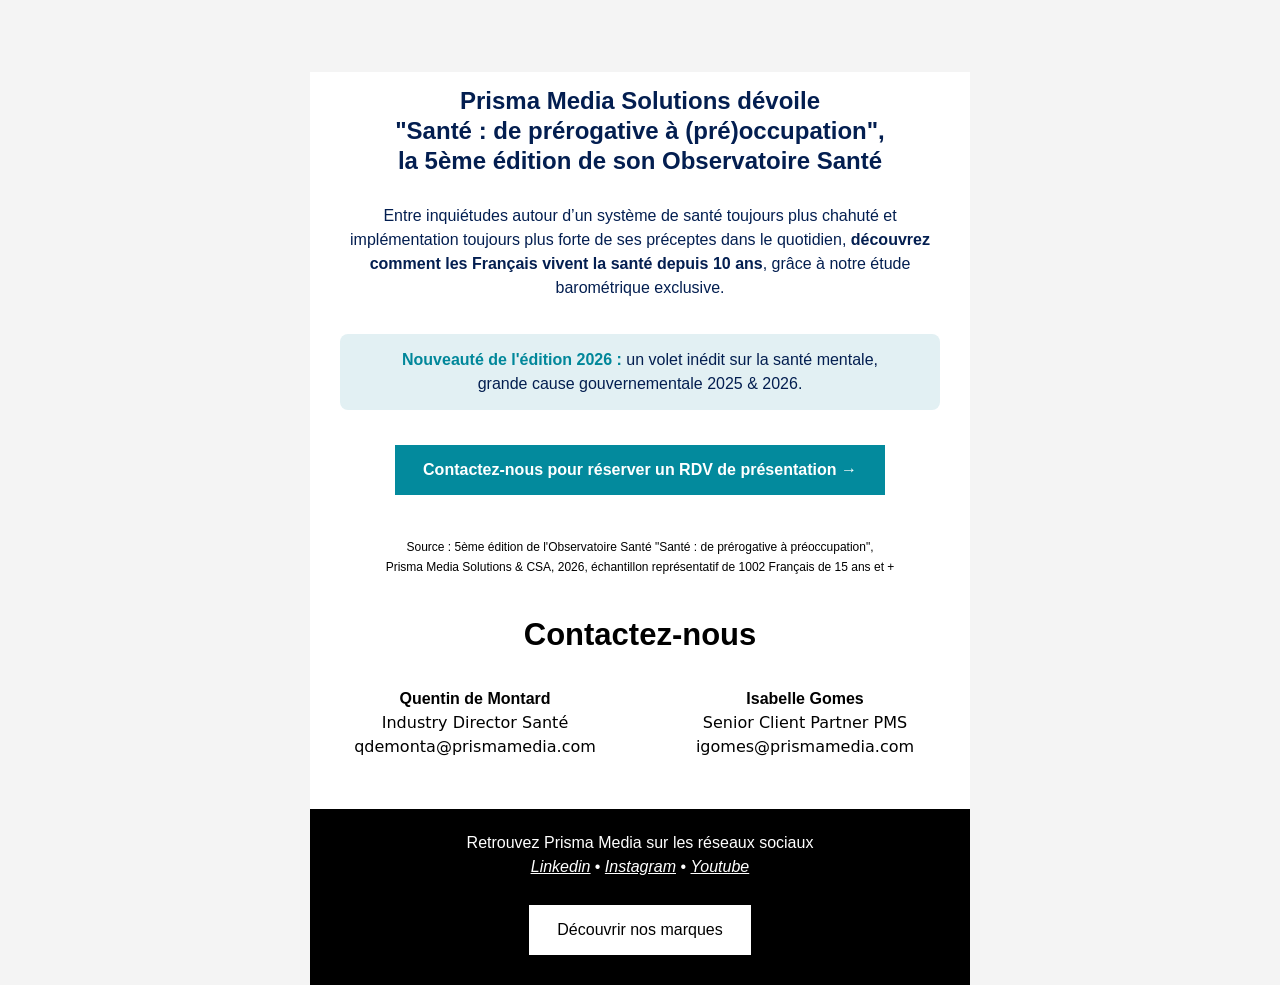
==== emailings/observatoire-sante.html @ a0416e10 "Add files via upload" ====
<!DOCTYPE html>
<html xmlns:fb="http://www.facebook.com/2008/fbml" xmlns:og="http://opengraph.org/schema/">
<head>
<meta property="og:title" content="Découvrez la 5ème édition de notre Observatoire Santé">
<meta property="fb:page_id" content="43929265776">
<meta name="viewport" content="width=device-width, initial-scale=1, maximum-scale=1">
<meta name="referrer" content="origin">
<!--[if gte mso 15]>
<xml>
<o:OfficeDocumentSettings>
<o:AllowPNG/>
<o:PixelsPerInch>96</o:PixelsPerInch>
</o:OfficeDocumentSettings>
</xml>
<![endif]-->
<meta charset="UTF-8">
<meta http-equiv="X-UA-Compatible" content="IE=edge">
<title>Découvrez la 5ème édition de notre Observatoire Santé</title>
<link rel="preconnect" href="https://fonts.googleapis.com">
<link rel="preconnect" href="https://fonts.gstatic.com" crossorigin="">
<style>
img{-ms-interpolation-mode:bicubic;}
table, td{mso-table-lspace:0pt;mso-table-rspace:0pt;}
.mceStandardButton, .mceStandardButton td, .mceStandardButton td a{mso-hide:all!important;}
p, a, li, td, blockquote{mso-line-height-rule:exactly;}
p, a, li, td, body, table, blockquote{-ms-text-size-adjust:100%;-webkit-text-size-adjust:100%;}
.mcnPreviewText{display:none!important;}
.bodyCell{margin:0 auto;padding:0;width:100%;}
.ExternalClass, .ExternalClass p, .ExternalClass td, .ExternalClass div, .ExternalClass span, .ExternalClass font{line-height:100%;}
.ReadMsgBody, .ExternalClass{width:100%;}
a[x-apple-data-detectors]{color:inherit!important;text-decoration:none!important;font-size:inherit!important;font-family:inherit!important;font-weight:inherit!important;line-height:inherit!important;}
body{height:100%;margin:0;padding:0;width:100%;background:#ffffff;}
p{margin:0;padding:0;}
table{border-collapse:collapse;}
td, p, a{word-break:break-word;}
h1, h2, h3, h4, h5, h6{display:block;margin:0;padding:0;}
img, a img{border:0;height:auto;outline:none;text-decoration:none;}
a[href^="tel"], a[href^="sms"]{color:inherit;cursor:default;text-decoration:none;}
.mceColumn .mceButtonLink,.mceColumn-1 .mceButtonLink,.mceColumn-2 .mceButtonLink,.mceColumn-3 .mceButtonLink,.mceColumn-4 .mceButtonLink{min-width:30px;}
div[contenteditable="true"]{outline:0;}
.mceImageBorder{display:inline-block;}
.mceImageBorder img{border:0!important;}
body, #bodyTable{background-color:rgb(244, 244, 244);}
.mceText, .mcnTextContent, .mceLabel{font-family:"Helvetica Neue", Helvetica, Arial, Verdana, sans-serif;}
.mceText, .mcnTextContent, .mceLabel{color:rgb(0, 0, 0);}
.mceText h1, .mceText p, .mceText label, .mceText input{margin-bottom:0;}
.mceSpacing-12 .mceInput + .mceErrorMessage{margin-top:-6px;}
.mceSpacing-24 .mceInput + .mceErrorMessage{margin-top:-12px;}
.mceInput{background-color:transparent;border:2px solid rgb(208, 208, 208);width:60%;color:rgb(77, 77, 77);display:block;}
.mceInput[type="radio"], .mceInput[type="checkbox"]{float:left;margin-right:12px;display:inline;width:auto!important;}
.mceLabel > .mceInput{margin-bottom:0;margin-top:2px;}
.mceLabel{display:block;}
.mceText p, .mcnTextContent p{color:rgb(0, 0, 0);font-family:"Helvetica Neue", Helvetica, Arial, Verdana, sans-serif;font-size:16px;font-weight:normal;line-height:1.5;mso-line-height-alt:150%;text-align:center;letter-spacing:0;direction:ltr;margin:0;}
.mceText h1, .mcnTextContent h1{color:rgb(0, 0, 0);font-family:"Helvetica Neue", Helvetica, Arial, Verdana, sans-serif;font-size:31px;font-weight:bold;line-height:1.5;mso-line-height-alt:150%;text-align:center;letter-spacing:0;direction:ltr;}
.mceText a, .mcnTextContent a{color:rgb(0, 0, 0);font-style:normal;font-weight:normal;text-decoration:underline;direction:ltr;}
#d9 p, #d9 h1, #d9 h2, #d9 h3, #d9 h4, #d9 ul{text-align:center;}
@media only screen and (max-width: 480px) {
body, table, td, p, a, li, blockquote{-webkit-text-size-adjust:none!important;}
body{width:100%!important;min-width:100%!important;}
body.mobile-native{-webkit-user-select:none;user-select:none;transition:transform 0.2s ease-in;transform-origin:top center;}
colgroup{display:none;}
.mceLogo img, .mceImage img, .mceSocialFollowIcon img{height:auto!important;}
.mceWidthContainer{max-width:660px!important;}
.mceColumn, .mceColumn-2{display:block!important;width:100%!important;}
.mceColumn-forceSpan{display:table-cell!important;width:auto!important;}
.mceColumn-forceSpan .mceButton a{min-width:0!important;}
.mceReverseStack{display:table;width:100%;}
.mceColumn-1{display:table-footer-group;width:100%!important;}
.mceColumn-3{display:table-header-group;width:100%!important;}
.mceColumn-4{display:table-caption;width:100%!important;}
.mceKeepColumns .mceButtonLink{min-width:0;}
.mceBlockContainer, .mceSpacing-24{padding-right:16px!important;padding-left:16px!important;}
.mceBlockContainerE2E{padding-right:0;padding-left:0;}
.mceImage, .mceLogo{width:100%!important;height:auto!important;}
.mceText img{max-width:100%!important;}
.mceFooterSection .mceText, .mceFooterSection .mceText p{font-size:16px!important;line-height:140%!important;}
.mceText p{margin:0;font-size:16px!important;line-height:1.5!important;mso-line-height-alt:150%;}
.mceText h1{font-size:31px!important;line-height:1.5!important;mso-line-height-alt:150%;}
.bodyCell{padding-left:16px!important;padding-right:16px!important;}
.mceButtonContainer{width:fit-content!important;max-width:fit-content!important;}
.mceButtonLink{padding:18px 28px!important;font-size:16px!important;}
#b1{padding:48px 24px 24px!important;}
#b1 table, #b4 table, #b19 table{margin-left:auto!important;margin-right:auto!important;float:none!important;}
#b4, #gutterContainerId-9, #gutterContainerId-20, #gutterContainerId-27, #gutterContainerId-28, #gutterContainerId-29, #gutterContainerId-30, #gutterContainerId-32{padding:0!important;}
#b9 .mceTextBlockContainer{padding:12px 16px!important;}
#b15 .mceTextBlockContainer, #b16 .mceTextBlockContainer, #b20 .mceTextBlockContainer, #b27 .mceTextBlockContainer, #b28 .mceTextBlockContainer, #b32 .mceTextBlockContainer{padding:12px 24px!important;}
#gutterContainerId-15{padding:0 0 20px!important;}
#gutterContainerId-16{padding:0 30px!important;}
#b17 table, #b31 table{float:none!important;margin:0 auto!important;}
#b17 .mceButtonLink, #b31 .mceButtonLink{padding-top:16px!important;padding-bottom:16px!important;font-size:16px!important;}
#b19{padding:12px 24px 0!important;}
#b29 .mceTextBlockContainer{padding:20px 24px 0!important;}
#b30 .mceTextBlockContainer{padding:20px 24px 12px!important;}
#b31{padding:12px 24px 30px!important;}
}
@media only screen and (max-width: 640px) {.mceClusterLayout td{padding:4px!important;}}
</style>
</head>
<body>
<!--[if !gte mso 9]><!----><span class="mcnPreviewText" style="display:none; font-size:0px; line-height:0px; max-height:0px; max-width:0px; opacity:0; overflow:hidden; visibility:hidden; mso-hide:all;">Découvrez comment les Français vivent la santé depuis 10 ans, grâce à notre étude barométrique exclusive.</span><!--<![endif]-->
<div style="display: none; max-height: 0px; overflow: hidden;">͏ ‌     ͏ ‌     ͏ ‌     ͏ ‌     ͏ ‌     ͏ ‌     ͏ ‌     ͏ ‌     ͏ ‌     ͏ ‌     </div>
<center>
<table border="0" cellpadding="0" cellspacing="0" height="100%" width="100%" id="bodyTable" role="presentation" style="background-color: rgb(244, 244, 244);">
<tbody>
<tr>
<td class="bodyCell" align="center" valign="top">
<table id="root" border="0" cellpadding="0" cellspacing="0" width="100%" role="presentation">
<tbody data-block-id="3" class="mceWrapper">
<tr>
<td style="background-color:#f4f4f4" valign="top" align="center" class="mceSection3">
<!--[if (gte mso 9)|(IE)]><table align="center" border="0" cellspacing="0" cellpadding="0" width="660" style="width:660px;"><tr><td><![endif]-->
<table border="0" cellpadding="0" cellspacing="0" width="100%" style="max-width:660px" role="presentation">
<tbody>
<tr>
<td style="background-color:#f4f4f4" valign="top" class="mceWrapperInner">
<table align="center" border="0" cellpadding="0" cellspacing="0" width="100%" role="presentation" data-block-id="2">
<tbody>
<tr class="mceRow">
<td style="background-position:center;background-repeat:no-repeat;background-size:cover" valign="top">
<table border="0" cellpadding="0" cellspacing="0" width="100%" role="presentation">
<tbody>
<tr>
<td style="padding-top:0;padding-bottom:0" valign="top" class="mceColumn" id="mceColumnId--6" data-block-id="-6" colspan="12" width="100%">
<table border="0" cellpadding="0" cellspacing="0" width="100%" role="presentation">
<tbody>
<tr>
<td style="background-color:transparent;padding-top:48px;padding-bottom:24px;padding-right:24px;padding-left:24px;border:0;border-radius:0" valign="top" class="mceImageBlockContainer" align="center" id="b1">
<div><!--[if !mso]><!--></div>
<a href="https://www.prismamedia.com/prismamediasolutions/" style="display:block" target="_blank" data-block-id="1">
<table align="center" border="0" cellpadding="0" cellspacing="0" width="35%" style="border-collapse:separate;margin:0;vertical-align:top;max-width:35%;width:35%;height:auto" role="presentation" data-testid="image-1">
<tbody>
<tr>
<td style="border:0;border-radius:0;margin:0" valign="top"><img alt="" src="https://brand-assets.mailchimp.com/01KKVF4ZTAFRDSJ1NM0FV6C48V.png" width="214.2" height="auto" style="display:block;max-width:100%;height:auto;border-radius:0" class="imageDropZone mceLogo"></td>
</tr>
</tbody>
</table>
</a>
<div><!--<![endif]--></div>
<div><!--[if mso]><a href="https://www.prismamedia.com/prismamediasolutions/"><span class="mceImageBorder" style="border:0;border-width:2px;vertical-align:top;margin:0"><img role="presentation" class="imageDropZone mceLogo" src="https://brand-assets.mailchimp.com/01KKVF4ZTAFRDSJ1NM0FV6C48V.png" alt="" width="214.2" height="auto" style="display:block;max-width:214.2px;width:214.2px;height:auto"/></span></a><![endif]--></div>
</td>
</tr>
</tbody>
</table>
</td>
</tr>
</tbody>
</table>
</td>
</tr>
</tbody>
</table>
</td>
</tr>
</tbody>
</table>
<!--[if (gte mso 9)|(IE)]></td></tr></table><![endif]-->
</td>
</tr>
</tbody>
<tbody data-block-id="7" class="mceWrapper">
<tr>
<td style="background-color:#f4f4f4" valign="top" align="center" class="mceSection7">
<!--[if (gte mso 9)|(IE)]><table align="center" border="0" cellspacing="0" cellpadding="0" width="660" style="width:660px;"><tr><td><![endif]-->
<table border="0" cellpadding="0" cellspacing="0" width="100%" style="max-width:660px" role="presentation">
<tbody>
<tr>
<td style="background-color:#ffffff" valign="top" class="mceWrapperInner">
<table align="center" border="0" cellpadding="0" cellspacing="0" width="100%" role="presentation" data-block-id="6">
<tbody>
<tr class="mceRow">
<td style="background-position:center;background-repeat:no-repeat;background-size:cover" valign="top">
<table border="0" cellpadding="0" cellspacing="0" width="100%" role="presentation">
<tbody>
<tr>
<td style="padding-top:0;padding-bottom:0" valign="top" class="mceColumn" id="mceColumnId--7" data-block-id="-7" colspan="12" width="100%">
<table border="0" cellpadding="0" cellspacing="0" width="100%" role="presentation">
<tbody>
<tr>
<td style="background-color:transparent;padding-top:0;padding-bottom:0;padding-right:0;padding-left:0;border:0;border-radius:0" valign="top" class="mceImageBlockContainer" align="center" id="b4">
<div><!--[if !mso]><!--></div>
<a href="https://www.prismamedia.com/app/uploads/2026/03/header-sante.jpg" style="display:block" target="_blank" data-block-id="4">
<table align="center" border="0" cellpadding="0" cellspacing="0" width="100%" style="border-collapse:separate;margin:0;vertical-align:top;max-width:100%;width:100%;height:auto" role="presentation" data-testid="image-4">
<tbody>
<tr>
<td style="border:0;border-radius:0;margin:0" valign="top"><img alt="" src="https://mcusercontent.com/664dd918f9540e6fe0ee66a8d/images/902614cf-58f3-6c2b-b58f-9e56b5f668a3.jpg" width="660" height="auto" style="display:block;max-width:100%;height:auto;border-radius:0" class="imageDropZone mceImage"></td>
</tr>
</tbody>
</table>
</a>
<div><!--<![endif]--></div>
<div><!--[if mso]><a href="https://www.prismamedia.com/app/uploads/2026/03/header-sante.jpg"><span class="mceImageBorder" style="border:0;border-width:2px;vertical-align:top;margin:0"><img role="presentation" class="imageDropZone mceImage" src="https://mcusercontent.com/664dd918f9540e6fe0ee66a8d/images/902614cf-58f3-6c2b-b58f-9e56b5f668a3.jpg" alt="" width="660" height="auto" style="display:block;max-width:660px;width:660px;height:auto"/></span></a><![endif]--></div>
</td>
</tr>
</tbody>
</table>
</td>
</tr>
</tbody>
</table>
</td>
</tr>
</tbody>
</table>
</td>
</tr>
</tbody>
</table>
<!--[if (gte mso 9)|(IE)]></td></tr></table><![endif]-->
</td>
</tr>
</tbody>
<tbody data-block-id="13" class="mceWrapper">
<tr>
<td style="background-color:transparent" valign="top" align="center" class="mceSection13">
<!--[if (gte mso 9)|(IE)]><table align="center" border="0" cellspacing="0" cellpadding="0" width="660" style="width:660px;"><tr><td><![endif]-->
<table border="0" cellpadding="0" cellspacing="0" width="100%" style="max-width:660px" role="presentation">
<tbody>
<tr>
<td style="background-color:#ffffff" valign="top" class="mceWrapperInner">
<table align="center" border="0" cellpadding="0" cellspacing="0" width="100%" role="presentation" data-block-id="12">
<tbody>
<tr class="mceRow">
<td style="background-position:center;background-repeat:no-repeat;background-size:cover" valign="top">
<table border="0" cellpadding="0" cellspacing="0" width="100%" role="presentation">
<tbody>
<tr>
<td style="padding-top:0;padding-bottom:0" valign="top" class="mceColumn" id="mceColumnId--8" data-block-id="-8" colspan="12" width="100%">
<table border="0" cellpadding="0" cellspacing="0" width="100%" role="presentation">
<tbody>
<tr>
<td style="padding-top:0;padding-bottom:0;padding-right:0;padding-left:0" valign="top" class="mceGutterContainer" id="gutterContainerId-32">
<table border="0" cellpadding="0" cellspacing="0" width="100%" style="border-collapse:separate" role="presentation">
<tbody>
<tr>
<td style="padding-top:0;padding-bottom:0;padding-right:0;padding-left:0;border:0;border-radius:0" valign="top" id="b32">
<table width="100%" style="border:0;background-color:transparent;border-radius:0;border-collapse:separate">
<tbody>
<tr>
<td style="padding-left:24px;padding-right:24px;padding-top:12px;padding-bottom:12px" class="mceTextBlockContainer">
<div data-block-id="32" class="mceText" id="d32" style="width:100%">
<p style="line-height: 0; mso-line-height-alt: 0%; text-align: center;"><br></p>
<p style="line-height: 1.25; mso-line-height-alt: 125%; text-align: center;" class="last-child"><strong><span style="color:rgb(3, 30, 80);"><span style="font-size: 24px"><span style="font-family: &quot;Helvetica Neue&quot;, Helvetica, Arial, Verdana, sans-serif"><span style="background-color: rgb(255, 255, 255)">Prisma Media Solutions dévoile <br>"Santé : de prérogative à (pré)occupation", <br>la 5ème édition de son Observatoire Santé</span></span></span></span></strong></p>
</div>
</td>
</tr>
</tbody>
</table>
</td>
</tr>
</tbody>
</table>
</td>
</tr>
<tr>
<td style="padding-top:0;padding-bottom:20px;padding-right:0;padding-left:0" valign="top" class="mceGutterContainer" id="gutterContainerId-15">
<table border="0" cellpadding="0" cellspacing="0" width="100%" style="border-collapse:separate" role="presentation">
<tbody>
<tr>
<td style="padding-top:0;padding-bottom:0;padding-right:0;padding-left:0;border:0;border-radius:0" valign="top" id="b15">
<table width="100%" style="border:0;background-color:transparent;border-radius:0;border-collapse:separate">
<tbody>
<tr>
<td style="padding-left:24px;padding-right:24px;padding-top:12px;padding-bottom:12px" class="mceTextBlockContainer">
<div data-block-id="15" class="mceText" id="d15" style="width:100%">
<p style="text-align: center;" class="last-child"><span style="color:#031e50;">Entre inquiétudes autour d’un système de santé toujours plus chahuté et implémentation toujours plus forte de ses préceptes dans le quotidien, </span><strong><span style="color:#031e50;">découvrez comment les Français vivent la santé depuis 10 ans</span></strong><span style="color:#031e50;">, grâce à notre étude barométrique exclusive.</span></p>
</div>
</td>
</tr>
</tbody>
</table>
</td>
</tr>
</tbody>
</table>
</td>
</tr>
<tr>
<td style="padding-top:0;padding-bottom:0;padding-right:30px;padding-left:30px" valign="top" class="mceGutterContainer" id="gutterContainerId-16">
<table border="0" cellpadding="0" cellspacing="0" width="100%" style="border-collapse:separate" role="presentation">
<tbody>
<tr>
<td style="padding-top:0;padding-bottom:0;padding-right:0;padding-left:0;border:0;border-radius:0" valign="top" id="b16">
<table width="100%" style="border:0;background-color:#e2f0f3;border-radius:8px;border-collapse:separate">
<tbody>
<tr>
<td style="padding-left:24px;padding-right:24px;padding-top:12px;padding-bottom:12px" class="mceTextBlockContainer">
<div data-block-id="16" class="mceText" id="d16" style="width:100%">
<p style="line-height: 1.5; mso-line-height-alt: 150%;" class="last-child"><strong><span style="color:#01879a;">Nouveauté de l'édition 2026 : </span></strong><span style="color:#031e50;">un volet inédit sur la santé mentale, <br>grande cause gouvernementale 2025 &amp; 2026.</span></p>
</div>
</td>
</tr>
</tbody>
</table>
</td>
</tr>
</tbody>
</table>
</td>
</tr>
<tr>
<td style="background-color:transparent;padding-top:35px;padding-bottom:15px;padding-right:24px;padding-left:24px;border:0;border-radius:0" valign="top" class="mceButtonBlockContainer" align="center" id="b17">
<div><!--[if !mso]><!--></div>
<table align="center" border="0" cellpadding="0" cellspacing="0" role="presentation" data-block-id="17" class="mceButtonContainer">
<tbody>
<tr class="mceStandardButton">
<td style="background-color:#038a9d;border-radius:0;text-align:center" valign="top" class="mceButton"><a href="mailto:pmssante@prismamedia.com?subject=Contactez-nous%20pour%20r%C3%A9server%20un%20RDV%20de%20pr%C3%A9sentation%20&body=" class="mceButtonLink" style="background-color:#038a9d;border-radius:0;border:1px none #000000;color:#ffffff;display:block;font-family:'Helvetica Neue', Helvetica, Arial, Verdana, sans-serif;font-size:16px;font-weight:bold;font-style:normal;padding:16px 28px;text-decoration:none;text-align:center;direction:ltr;letter-spacing:0px" rel="noreferrer">Contactez-nous pour réserver un RDV de présentation → </a></td>
</tr>
</tbody>
</table>
<div><!--<![endif]--></div>
<table align="center" border="0" cellpadding="0" cellspacing="0" role="presentation" data-block-id="17" class="mceButtonContainer">
<tbody>
<tr><!--[if mso]><td align="center"><v:roundrect xmlns:v="urn:schemas-microsoft-com:vml"xmlns:w="urn:schemas-microsoft-com:office:word"href="mailto:pmssante@prismamedia.com?subject=Contactez-nous%20pour%20r%C3%A9server%20un%20RDV%20de%20pr%C3%A9sentation%20&body="style="v-text-anchor:middle; width:495.8px; height:51.5px;"arcsize="0%"strokecolor="#038a9d"strokeweight="1px"fillcolor="#038a9d"><v:stroke dashstyle="solid"/><w:anchorlock /><center style="color: #ffffff;display: block;font-family: 'Helvetica Neue', Helvetica, Arial, Verdana, sans-serif;font-size: 16;font-style: normal;font-weight: bold;letter-spacing: 0px;text-decoration: none;text-align: center;direction: ltr;">Contactez-nous pour réserver un RDV de présentation →</center></v:roundrect></td><![endif]--></tr>
</tbody>
</table>
</td>
</tr>
<tr>
<td style="background-color:transparent;padding-top:12px;padding-bottom:0;padding-right:24px;padding-left:24px;border:0;border-radius:0" valign="top" class="mceImageBlockContainer" align="center" id="b19">
<div><!--[if !mso]><!--></div>
<a href="https://www.prismamedia.com/app/uploads/2026/03/infographie-sante.jpg" style="display:block" target="_blank" data-block-id="19">
<table align="center" border="0" cellpadding="0" cellspacing="0" width="85%" style="border-collapse:separate;margin:0;vertical-align:top;max-width:85%;width:85%;height:auto" role="presentation" data-testid="image-19">
<tbody>
<tr>
<td style="border:0;border-radius:0;margin:0" valign="top"><img alt="" src="https://mcusercontent.com/664dd918f9540e6fe0ee66a8d/images/8eaff1fc-bb46-87e6-d507-67d5b4e94595.jpg" width="520.1999999999999" height="auto" style="display:block;max-width:100%;height:auto;border-radius:0" class="imageDropZone mceImage"></td>
</tr>
</tbody>
</table>
</a>
<div><!--<![endif]--></div>
<div><!--[if mso]><a href="https://www.prismamedia.com/app/uploads/2026/03/infographie-sante.jpg"><span class="mceImageBorder" style="border:0;border-width:2px;vertical-align:top;margin:0"><img role="presentation" class="imageDropZone mceImage" src="https://mcusercontent.com/664dd918f9540e6fe0ee66a8d/images/8eaff1fc-bb46-87e6-d507-67d5b4e94595.jpg" alt="" width="520.1999999999999" height="auto" style="display:block;max-width:520.1999999999999px;width:520.1999999999999px;height:auto"/></span></a><![endif]--></div>
</td>
</tr>
<tr>
<td style="padding-top:0;padding-bottom:0;padding-right:0;padding-left:0" valign="top" class="mceGutterContainer" id="gutterContainerId-20">
<table border="0" cellpadding="0" cellspacing="0" width="100%" style="border-collapse:separate" role="presentation">
<tbody>
<tr>
<td style="padding-top:0;padding-bottom:0;padding-right:0;padding-left:0;border:0;border-radius:0" valign="top" id="b20">
<table width="100%" style="border:0;background-color:transparent;border-radius:0;border-collapse:separate">
<tbody>
<tr>
<td style="padding-left:24px;padding-right:24px;padding-top:12px;padding-bottom:12px" class="mceTextBlockContainer">
<div data-block-id="20" class="mceText" id="d20" style="width:100%">
<p style="line-height: 1.25; mso-line-height-alt: 125%;"><span style="font-size: 12px">Source : 5ème édition de l'Observatoire Santé "Santé : de prérogative à préoccupation", </span></p>
<p style="line-height: 1.25; mso-line-height-alt: 125%;" class="last-child"><span style="font-size: 12px">Prisma Media Solutions &amp; CSA, 2026, échantillon représentatif de 1002 Français de 15 ans et +</span></p>
</div>
</td>
</tr>
</tbody>
</table>
</td>
</tr>
</tbody>
</table>
</td>
</tr>
<tr>
<td style="padding-top:0;padding-bottom:0;padding-right:0;padding-left:0" valign="top" class="mceGutterContainer" id="gutterContainerId-29">
<table border="0" cellpadding="0" cellspacing="0" width="100%" style="border-collapse:separate" role="presentation">
<tbody>
<tr>
<td style="padding-top:0;padding-bottom:0;padding-right:0;padding-left:0;border:0;border-radius:0" valign="top" id="b29">
<table width="100%" style="border:0;background-color:transparent;border-radius:0;border-collapse:separate">
<tbody>
<tr>
<td style="padding-left:24px;padding-right:24px;padding-top:20px;padding-bottom:0" class="mceTextBlockContainer">
<div data-block-id="29" class="mceText" id="d29" style="width:100%">
<h1 class="last-child"><span style="color:#000000;">Contactez-nous</span></h1>
</div>
</td>
</tr>
</tbody>
</table>
</td>
</tr>
</tbody>
</table>
</td>
</tr>
<tr>
<td valign="top" class="mceGutterContainer" id="gutterContainerId-21">
<table border="0" cellpadding="0" cellspacing="0" width="100%" style="border-collapse:separate" role="presentation">
<tbody>
<tr>
<td style="padding-top:12px;padding-bottom:12px;padding-right:0;padding-left:0;border:0;border-radius:0" valign="top" class="mceLayoutContainer" id="b21">
<table align="center" border="0" cellpadding="0" cellspacing="0" width="100%" role="presentation" data-block-id="21" id="section_90af66bdf2a32ff273a72129f7edf619" class="mceLayout">
<tbody>
<tr class="mceRow">
<td style="background-position:center;background-repeat:no-repeat;background-size:cover" valign="top">
<table border="0" cellpadding="0" cellspacing="0" width="100%" role="presentation">
<tbody>
<tr>
<td valign="top" class="mceColumn" id="mceColumnId--9" data-block-id="-9" colspan="12" width="100%">
<table border="0" cellpadding="0" cellspacing="0" width="100%" role="presentation">
<tbody>
<tr>
<td style="border:0;border-radius:0" valign="top" align="center" id="b-5">
<table align="center" border="0" cellpadding="0" cellspacing="0" width="100%" role="presentation" data-block-id="-5">
<tbody>
<tr class="mceRow">
<td style="background-position:center;background-repeat:no-repeat;background-size:cover" valign="top">
<table border="0" cellpadding="0" cellspacing="0" width="100%" role="presentation">
<tbody>
<tr>
<td valign="top" class="mceColumn" id="mceColumnId--10" data-block-id="-10" colspan="12" width="100%">
<table border="0" cellpadding="0" cellspacing="0" width="100%" role="presentation">
<tbody>
<tr>
<td style="border:0;border-radius:0" valign="top" id="b26">
<table align="center" border="0" cellpadding="0" cellspacing="0" width="100%" role="presentation" data-block-id="26">
<tbody>
<tr class="mceRow">
<td style="background-position:center;background-repeat:no-repeat;background-size:cover;padding-top:0px;padding-bottom:0px" valign="top">
<table border="0" cellpadding="0" cellspacing="24" width="100%" style="table-layout:fixed" role="presentation">
<colgroup>
<col span="1" width="8.333333333333332%">
<col span="1" width="8.333333333333332%">
<col span="1" width="8.333333333333332%">
<col span="1" width="8.333333333333332%">
<col span="1" width="8.333333333333332%">
<col span="1" width="8.333333333333332%">
<col span="1" width="8.333333333333332%">
<col span="1" width="8.333333333333332%">
<col span="1" width="8.333333333333332%">
<col span="1" width="8.333333333333332%">
<col span="1" width="8.333333333333332%">
<col span="1" width="8.333333333333332%">
</colgroup>
<tbody>
<tr>
<td style="padding-top:0;padding-bottom:0" valign="top" class="mceColumn" id="mceColumnId-23" data-block-id="23" colspan="6" width="50%">
<table border="0" cellpadding="0" cellspacing="0" width="100%" role="presentation">
<tbody>
<tr>
<td style="padding-top:0;padding-bottom:0;padding-right:0;padding-left:0" valign="top" class="mceGutterContainer" id="gutterContainerId-27">
<table border="0" cellpadding="0" cellspacing="0" width="100%" style="border-collapse:separate" role="presentation">
<tbody>
<tr>
<td style="padding-top:0;padding-bottom:0;padding-right:0;padding-left:0;border:0;border-radius:0" valign="top" id="b27">
<table width="100%" style="border:0;background-color:transparent;border-radius:0;border-collapse:separate">
<tbody>
<tr>
<td style="padding-left:24px;padding-right:24px;padding-top:12px;padding-bottom:12px" class="mceTextBlockContainer">
<div data-block-id="27" class="mceText" id="d27" style="width:100%">
<p style="text-align: center;"><strong><span style="color:#000000;">Quentin de Montard</span></strong></p>
<p style="text-align: center;"><span style="color:#000000;"><span style="font-size: 16px"><span style="font-family: system-ui, -apple-system, &quot;system-ui&quot;, &quot;Segoe UI&quot;, Roboto, Ubuntu, Oxygen, Cantarell, &quot;Fira Sans&quot;, &quot;Droid Sans&quot;, &quot;Helvetica Neue&quot;, Arial, sans-serif, &quot;Apple Color Emoji&quot;, &quot;Segoe UI Emoji&quot;, &quot;Segoe UI Symbol&quot;"><span style="background-color: rgb(255, 255, 255)">Industry Director Santé</span></span></span></span></p>
<p style="text-align: center;"><span style="color:#000000;"><span style="font-size: 16px"><span style="font-family: system-ui, -apple-system, &quot;system-ui&quot;, &quot;Segoe UI&quot;, Roboto, Ubuntu, Oxygen, Cantarell, &quot;Fira Sans&quot;, &quot;Droid Sans&quot;, &quot;Helvetica Neue&quot;, Arial, sans-serif, &quot;Apple Color Emoji&quot;, &quot;Segoe UI Emoji&quot;, &quot;Segoe UI Symbol&quot;"><span style="background-color: rgb(255, 255, 255)">qdemonta@prismamedia.com </span></span></span></span></p>
<p style="text-align: center;" class="last-child"><br></p>
</div>
</td>
</tr>
</tbody>
</table>
</td>
</tr>
</tbody>
</table>
</td>
</tr>
</tbody>
</table>
</td>
<td style="padding-top:0;padding-bottom:0" valign="top" class="mceColumn" id="mceColumnId-25" data-block-id="25" colspan="6" width="50%">
<table border="0" cellpadding="0" cellspacing="0" width="100%" role="presentation">
<tbody>
<tr>
<td style="padding-top:0;padding-bottom:0;padding-right:0;padding-left:0" valign="top" class="mceGutterContainer" id="gutterContainerId-28">
<table border="0" cellpadding="0" cellspacing="0" width="100%" style="border-collapse:separate" role="presentation">
<tbody>
<tr>
<td style="padding-top:0;padding-bottom:0;padding-right:0;padding-left:0;border:0;border-radius:0" valign="top" id="b28">
<table width="100%" style="border:0;background-color:transparent;border-radius:0;border-collapse:separate">
<tbody>
<tr>
<td style="padding-left:24px;padding-right:24px;padding-top:12px;padding-bottom:12px" class="mceTextBlockContainer">
<div data-block-id="28" class="mceText" id="d28" style="width:100%">
<p><strong><span style="color:#000000;">Isabelle Gomes</span></strong></p>
<p><span style="color:#000000;"><span style="font-size: 16px"><span style="font-family: system-ui, -apple-system, &quot;system-ui&quot;, &quot;Segoe UI&quot;, Roboto, Ubuntu, Oxygen, Cantarell, &quot;Fira Sans&quot;, &quot;Droid Sans&quot;, &quot;Helvetica Neue&quot;, Arial, sans-serif, &quot;Apple Color Emoji&quot;, &quot;Segoe UI Emoji&quot;, &quot;Segoe UI Symbol&quot;"><span style="background-color: rgb(255, 255, 255)">Senior Client Partner PMS</span></span></span></span></p>
<p class="last-child"><span style="color:#000000;"><span style="font-size: 16px"><span style="font-family: system-ui, -apple-system, &quot;system-ui&quot;, &quot;Segoe UI&quot;, Roboto, Ubuntu, Oxygen, Cantarell, &quot;Fira Sans&quot;, &quot;Droid Sans&quot;, &quot;Helvetica Neue&quot;, Arial, sans-serif, &quot;Apple Color Emoji&quot;, &quot;Segoe UI Emoji&quot;, &quot;Segoe UI Symbol&quot;"><span style="background-color: rgb(255, 255, 255)">igomes@prismamedia.com </span></span></span></span></p>
</div>
</td>
</tr>
</tbody>
</table>
</td>
</tr>
</tbody>
</table>
</td>
</tr>
</tbody>
</table>
</td>
</tr>
</tbody>
</table>
</td>
</tr>
</tbody>
</table>
</td>
</tr>
</tbody>
</table>
</td>
</tr>
</tbody>
</table>
</td>
</tr>
</tbody>
</table>
</td>
</tr>
</tbody>
</table>
</td>
</tr>
</tbody>
</table>
</td>
</tr>
</tbody>
</table>
</td>
</tr>
<tr>
<td style="padding-top:0;padding-bottom:0;padding-right:0;padding-left:0" valign="top" class="mceGutterContainer" id="gutterContainerId-30">
<table border="0" cellpadding="0" cellspacing="0" width="100%" style="border-collapse:separate" role="presentation">
<tbody>
<tr>
<td style="padding-top:0;padding-bottom:0;padding-right:0;padding-left:0;border:0;border-radius:0" valign="top" id="b30">
<table width="100%" style="border:0;background-color:#000000;border-radius:0;border-collapse:separate">
<tbody>
<tr>
<td style="padding-left:24px;padding-right:24px;padding-top:20px;padding-bottom:12px" class="mceTextBlockContainer">
<div data-block-id="30" class="mceText" id="d30" style="width:100%">
<p style="text-align: center;" class="last-child"><span style="color:#ffffff;">Retrouvez Prisma Media sur les réseaux sociaux <br></span><a href="http://linkedin.com/company/prisma-media" target="_blank" style="color: #ffffff;"><em><span style="text-decoration:underline;">Linkedin</span></em></a><span style="color:#ffffff;"> • </span><a href="https://www.instagram.com/prismamedia/?hl=fr" target="_blank" style="color: #ffffff;"><em>Instagram</em></a><span style="color:#ffffff;"> • </span><a href="https://www.youtube.com/channel/UCiGwiv9aGeLuOzcxCvGPaQw" target="_blank" style="color: #ffffff;"><em>Youtube</em></a></p>
</div>
</td>
</tr>
</tbody>
</table>
</td>
</tr>
</tbody>
</table>
</td>
</tr>
<tr>
<td style="background-color:#000000;padding-top:12px;padding-bottom:30px;padding-right:24px;padding-left:24px;border:0;border-radius:0" valign="top" class="mceButtonBlockContainer" align="center" id="b31">
<div><!--[if !mso]><!--></div>
<table align="center" border="0" cellpadding="0" cellspacing="0" role="presentation" data-block-id="31" class="mceButtonContainer">
<tbody>
<tr class="mceStandardButton">
<td style="background-color:#ffffff;border-radius:0;text-align:center" valign="top" class="mceButton"><a href="https://www.prismamedia.com/marques/" target="_blank" class="mceButtonLink" style="background-color:#ffffff;border-radius:0;border:2px none #000000;color:#000000;display:block;font-family:'Helvetica Neue', Helvetica, Arial, Verdana, sans-serif;font-size:16px;font-weight:normal;font-style:normal;padding:16px 28px;text-decoration:none;text-align:center;direction:ltr;letter-spacing:0px" rel="noreferrer">Découvrir nos marques</a></td>
</tr>
</tbody>
</table>
<div><!--<![endif]--></div>
<table align="center" border="0" cellpadding="0" cellspacing="0" role="presentation" data-block-id="31" class="mceButtonContainer">
<tbody>
<tr><!--[if mso]><td align="center"><v:roundrect xmlns:v="urn:schemas-microsoft-com:vml"xmlns:w="urn:schemas-microsoft-com:office:word"href="https://www.prismamedia.com/marques/"style="v-text-anchor:middle; width:221.97px; height:51px;"arcsize="0%"strokecolor="#ffffff"strokeweight="1px"fillcolor="#ffffff"><v:stroke dashstyle="solid"/><w:anchorlock /><center style="color: #000000;display: block;font-family: 'Helvetica Neue', Helvetica, Arial, Verdana, sans-serif;font-size: 16;font-style: normal;font-weight: normal;letter-spacing: 0px;text-decoration: none;text-align: center;direction: ltr;">Découvrir nos marques</center></v:roundrect></td><![endif]--></tr>
</tbody>
</table>
</td>
</tr>
</tbody>
</table>
</td>
</tr>
</tbody>
</table>
<!--[if (gte mso 9)|(IE)]></td></tr></table><![endif]-->
</td>
</tr>
</tbody>
</table>
</td>
</tr>
</tbody>
</table>
</center>
</body>
</html>
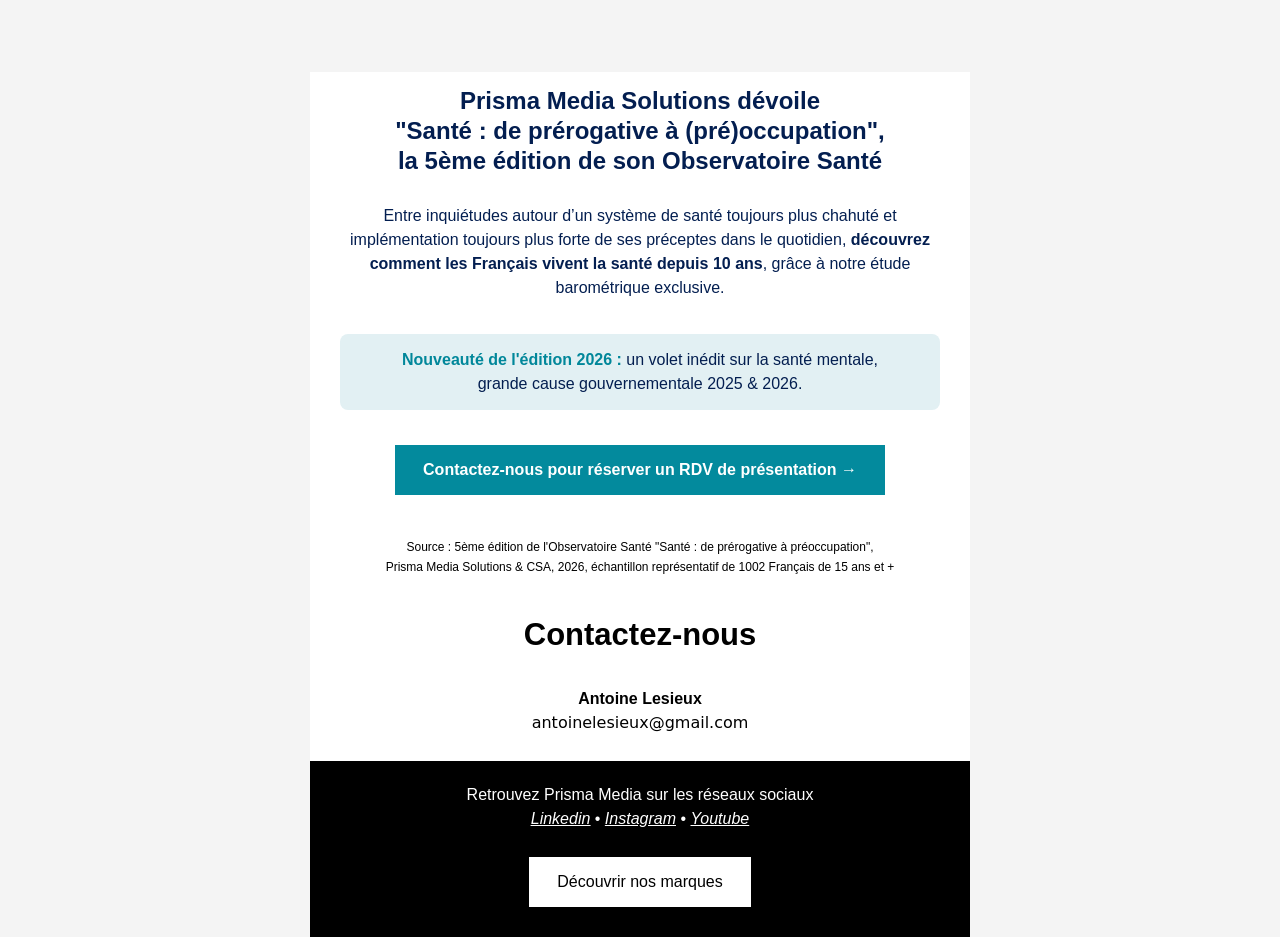
==== commit 89a2a3f0: "Add files via upload" ====
--- a/emailings/observatoire-sante.html
+++ b/emailings/observatoire-sante.html
@@ -188,7 +188,7 @@
 </table>
 </a>
 <div><!--<![endif]--></div>
-<div><!--[if mso]><a href="https://www.prismamedia.com/app/uploads/2026/03/header-sante.jpg"><span class="mceImageBorder" style="border:0;border-width:2px;vertical-align:top;margin:0"><img role="presentation" class="imageDropZone mceImage" src="https://mcusercontent.com/664dd918f9540e6fe0ee66a8d/images/902614cf-58f3-6c2b-b58f-9e56b5f668a3.jpg" alt="" width="660" height="auto" style="display:block;max-width:660px;width:660px;height:auto"/></span></a><![endif]--></div>
+<div><!--[if mso]><a href="https://www.prismamedia.com/app/uploads/2026/03/header-sante.jpg"><span class="mceImageBorder" style="border:0;border-width:2px;vertical-align:top;margin:0"><img role="presentation" class="imageDropZone mceImage" src="https://mcusercontent.com/664dd918f9540e6fe0ee66a8d/images/8eaff1fc-bb46-87e6-d507-67d5b4e94595.jpg" alt="" width="660" height="auto" style="display:block;max-width:660px;width:660px;height:auto"/></span></a><![endif]--></div>
 </td>
 </tr>
 </tbody>
@@ -413,23 +413,9 @@
 <tr class="mceRow">
 <td style="background-position:center;background-repeat:no-repeat;background-size:cover;padding-top:0px;padding-bottom:0px" valign="top">
 <table border="0" cellpadding="0" cellspacing="24" width="100%" style="table-layout:fixed" role="presentation">
-<colgroup>
-<col span="1" width="8.333333333333332%">
-<col span="1" width="8.333333333333332%">
-<col span="1" width="8.333333333333332%">
-<col span="1" width="8.333333333333332%">
-<col span="1" width="8.333333333333332%">
-<col span="1" width="8.333333333333332%">
-<col span="1" width="8.333333333333332%">
-<col span="1" width="8.333333333333332%">
-<col span="1" width="8.333333333333332%">
-<col span="1" width="8.333333333333332%">
-<col span="1" width="8.333333333333332%">
-<col span="1" width="8.333333333333332%">
-</colgroup>
-<tbody>
-<tr>
-<td style="padding-top:0;padding-bottom:0" valign="top" class="mceColumn" id="mceColumnId-23" data-block-id="23" colspan="6" width="50%">
+<tbody>
+<tr>
+<td style="padding-top:0;padding-bottom:0" valign="top" class="mceColumn" id="mceColumnId-23" data-block-id="23" colspan="12" width="100%">
 <table border="0" cellpadding="0" cellspacing="0" width="100%" role="presentation">
 <tbody>
 <tr>
@@ -443,41 +429,8 @@
 <tr>
 <td style="padding-left:24px;padding-right:24px;padding-top:12px;padding-bottom:12px" class="mceTextBlockContainer">
 <div data-block-id="27" class="mceText" id="d27" style="width:100%">
-<p style="text-align: center;"><strong><span style="color:#000000;">Quentin de Montard</span></strong></p>
-<p style="text-align: center;"><span style="color:#000000;"><span style="font-size: 16px"><span style="font-family: system-ui, -apple-system, &quot;system-ui&quot;, &quot;Segoe UI&quot;, Roboto, Ubuntu, Oxygen, Cantarell, &quot;Fira Sans&quot;, &quot;Droid Sans&quot;, &quot;Helvetica Neue&quot;, Arial, sans-serif, &quot;Apple Color Emoji&quot;, &quot;Segoe UI Emoji&quot;, &quot;Segoe UI Symbol&quot;"><span style="background-color: rgb(255, 255, 255)">Industry Director Santé</span></span></span></span></p>
-<p style="text-align: center;"><span style="color:#000000;"><span style="font-size: 16px"><span style="font-family: system-ui, -apple-system, &quot;system-ui&quot;, &quot;Segoe UI&quot;, Roboto, Ubuntu, Oxygen, Cantarell, &quot;Fira Sans&quot;, &quot;Droid Sans&quot;, &quot;Helvetica Neue&quot;, Arial, sans-serif, &quot;Apple Color Emoji&quot;, &quot;Segoe UI Emoji&quot;, &quot;Segoe UI Symbol&quot;"><span style="background-color: rgb(255, 255, 255)">qdemonta@prismamedia.com </span></span></span></span></p>
-<p style="text-align: center;" class="last-child"><br></p>
-</div>
-</td>
-</tr>
-</tbody>
-</table>
-</td>
-</tr>
-</tbody>
-</table>
-</td>
-</tr>
-</tbody>
-</table>
-</td>
-<td style="padding-top:0;padding-bottom:0" valign="top" class="mceColumn" id="mceColumnId-25" data-block-id="25" colspan="6" width="50%">
-<table border="0" cellpadding="0" cellspacing="0" width="100%" role="presentation">
-<tbody>
-<tr>
-<td style="padding-top:0;padding-bottom:0;padding-right:0;padding-left:0" valign="top" class="mceGutterContainer" id="gutterContainerId-28">
-<table border="0" cellpadding="0" cellspacing="0" width="100%" style="border-collapse:separate" role="presentation">
-<tbody>
-<tr>
-<td style="padding-top:0;padding-bottom:0;padding-right:0;padding-left:0;border:0;border-radius:0" valign="top" id="b28">
-<table width="100%" style="border:0;background-color:transparent;border-radius:0;border-collapse:separate">
-<tbody>
-<tr>
-<td style="padding-left:24px;padding-right:24px;padding-top:12px;padding-bottom:12px" class="mceTextBlockContainer">
-<div data-block-id="28" class="mceText" id="d28" style="width:100%">
-<p><strong><span style="color:#000000;">Isabelle Gomes</span></strong></p>
-<p><span style="color:#000000;"><span style="font-size: 16px"><span style="font-family: system-ui, -apple-system, &quot;system-ui&quot;, &quot;Segoe UI&quot;, Roboto, Ubuntu, Oxygen, Cantarell, &quot;Fira Sans&quot;, &quot;Droid Sans&quot;, &quot;Helvetica Neue&quot;, Arial, sans-serif, &quot;Apple Color Emoji&quot;, &quot;Segoe UI Emoji&quot;, &quot;Segoe UI Symbol&quot;"><span style="background-color: rgb(255, 255, 255)">Senior Client Partner PMS</span></span></span></span></p>
-<p class="last-child"><span style="color:#000000;"><span style="font-size: 16px"><span style="font-family: system-ui, -apple-system, &quot;system-ui&quot;, &quot;Segoe UI&quot;, Roboto, Ubuntu, Oxygen, Cantarell, &quot;Fira Sans&quot;, &quot;Droid Sans&quot;, &quot;Helvetica Neue&quot;, Arial, sans-serif, &quot;Apple Color Emoji&quot;, &quot;Segoe UI Emoji&quot;, &quot;Segoe UI Symbol&quot;"><span style="background-color: rgb(255, 255, 255)">igomes@prismamedia.com </span></span></span></span></p>
+<p style="text-align: center;"><strong><span style="color:#000000;">Antoine Lesieux</span></strong></p>
+<p style="text-align: center;" class="last-child"><span style="color:#000000;"><span style="font-size: 16px"><span style="font-family: system-ui, -apple-system, &quot;system-ui&quot;, &quot;Segoe UI&quot;, Roboto, Ubuntu, Oxygen, Cantarell, &quot;Fira Sans&quot;, &quot;Droid Sans&quot;, &quot;Helvetica Neue&quot;, Arial, sans-serif, &quot;Apple Color Emoji&quot;, &quot;Segoe UI Emoji&quot;, &quot;Segoe UI Symbol&quot;"><span style="background-color: rgb(255, 255, 255)">antoinelesieux@gmail.com</span></span></span></span></p>
 </div>
 </td>
 </tr>
@@ -583,4 +536,4 @@
 </table>
 </center>
 </body>
-</html>+</html>
